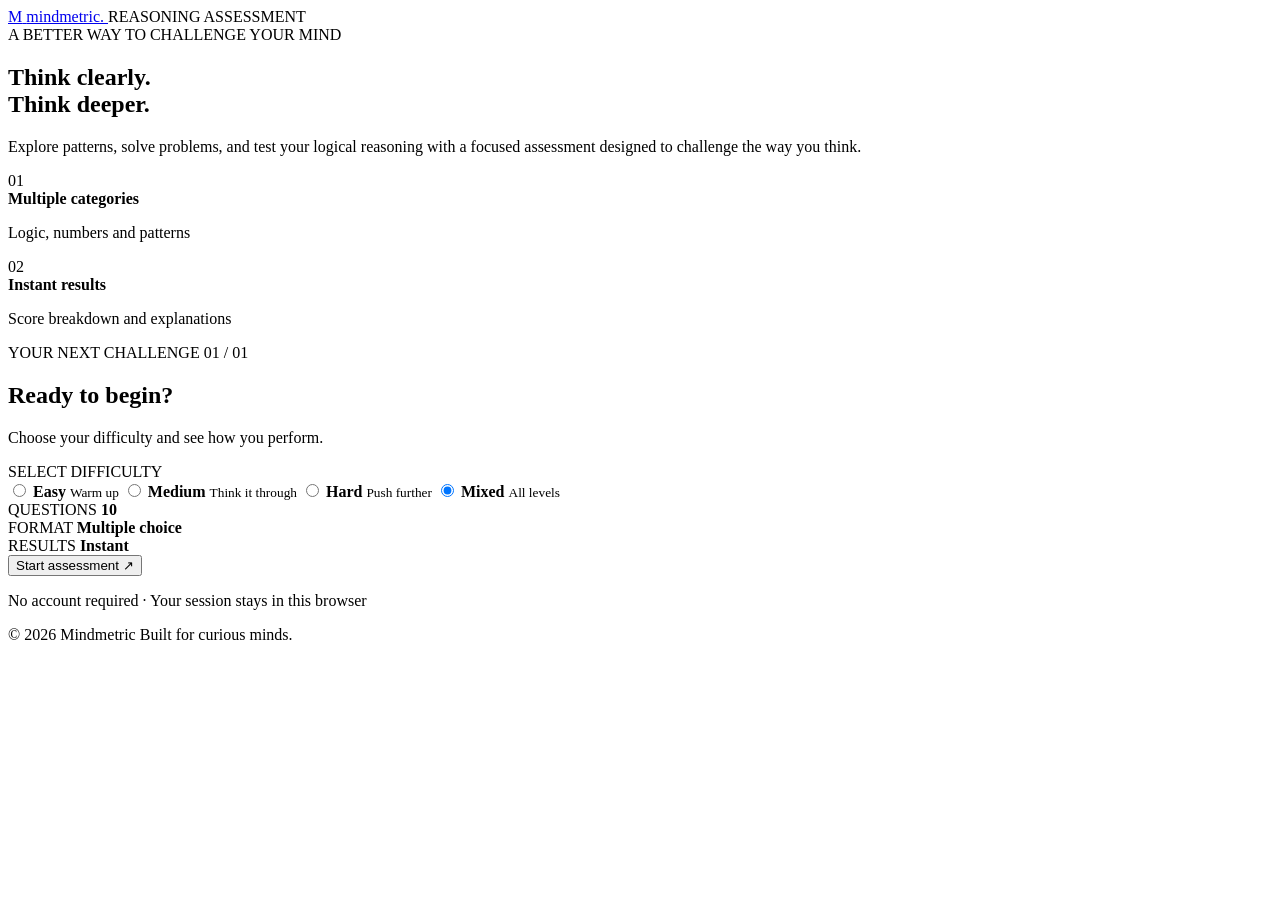
==== index.html @ 2c639b5f "Add files via upload" ====
<!DOCTYPE html>
<html lang="en">
<head>
    <meta charset="UTF-8">
    <meta name="viewport" content="width=device-width, initial-scale=1.0">
    <title>Mindmetric — Reasoning Assessment</title>
    <meta name="description" content="Challenge your reasoning skills with a structured reasoning assessment.">
    <link rel="stylesheet" href="{{ url_for('static', filename='style.css') }}">
</head>
<body>
    <header class="navbar">
        <a href="/" class="brand">
            <span class="brand-mark">M</span>
            <span>mindmetric<span class="brand-period">.</span></span>
        </a>
        <span class="nav-label">REASONING ASSESSMENT</span>
    </header>

    <main class="hero">
        <section class="hero-copy">
            <div class="eyebrow">
                <span class="status-dot"></span>
                A BETTER WAY TO CHALLENGE YOUR MIND
            </div>

            <h1>Think clearly.<br>Think <span>deeper.</span></h1>

            <p class="hero-description">
                Explore patterns, solve problems, and test your logical
                reasoning with a focused assessment designed to challenge
                the way you think.
            </p>

            <div class="feature-row">
                <div class="feature">
                    <span class="feature-icon">01</span>
                    <div>
                        <strong>Multiple categories</strong>
                        <p>Logic, numbers and patterns</p>
                    </div>
                </div>
                <div class="feature">
                    <span class="feature-icon">02</span>
                    <div>
                        <strong>Instant results</strong>
                        <p>Score breakdown and explanations</p>
                    </div>
                </div>
            </div>
        </section>

        <section class="start-card">
            <div class="card-topline">
                <span class="card-kicker">YOUR NEXT CHALLENGE</span>
                <span class="card-index">01 / 01</span>
            </div>

            <h2>Ready to begin?</h2>
            <p class="card-description">
                Choose your difficulty and see how you perform.
            </p>

            <form action="/start" method="POST">
                <label for="difficulty">SELECT DIFFICULTY</label>

                <div class="difficulty-options">
                    <label class="difficulty-option">
                        <input type="radio" name="difficulty" value="Easy">
                        <span class="option-content">
                            <strong>Easy</strong>
                            <small>Warm up</small>
                        </span>
                    </label>

                    <label class="difficulty-option">
                        <input type="radio" name="difficulty" value="Medium">
                        <span class="option-content">
                            <strong>Medium</strong>
                            <small>Think it through</small>
                        </span>
                    </label>

                    <label class="difficulty-option">
                        <input type="radio" name="difficulty" value="Hard">
                        <span class="option-content">
                            <strong>Hard</strong>
                            <small>Push further</small>
                        </span>
                    </label>

                    <label class="difficulty-option">
                        <input type="radio" name="difficulty" value="Mixed" checked>
                        <span class="option-content">
                            <strong>Mixed</strong>
                            <small>All levels</small>
                        </span>
                    </label>
                </div>

                <div class="test-details">
                    <div>
                        <span class="detail-label">QUESTIONS</span>
                        <strong>10</strong>
                    </div>
                    <div>
                        <span class="detail-label">FORMAT</span>
                        <strong>Multiple choice</strong>
                    </div>
                    <div>
                        <span class="detail-label">RESULTS</span>
                        <strong>Instant</strong>
                    </div>
                </div>

                <button type="submit" class="start-button">
                    Start assessment <span aria-hidden="true">↗</span>
                </button>
            </form>

            <p class="privacy-note">
                No account required · Your session stays in this browser
            </p>
        </section>
    </main>

    <footer class="site-footer">
        <span>© 2026 Mindmetric</span>
        <span>Built for curious minds.</span>
    </footer>
</body>
</html>
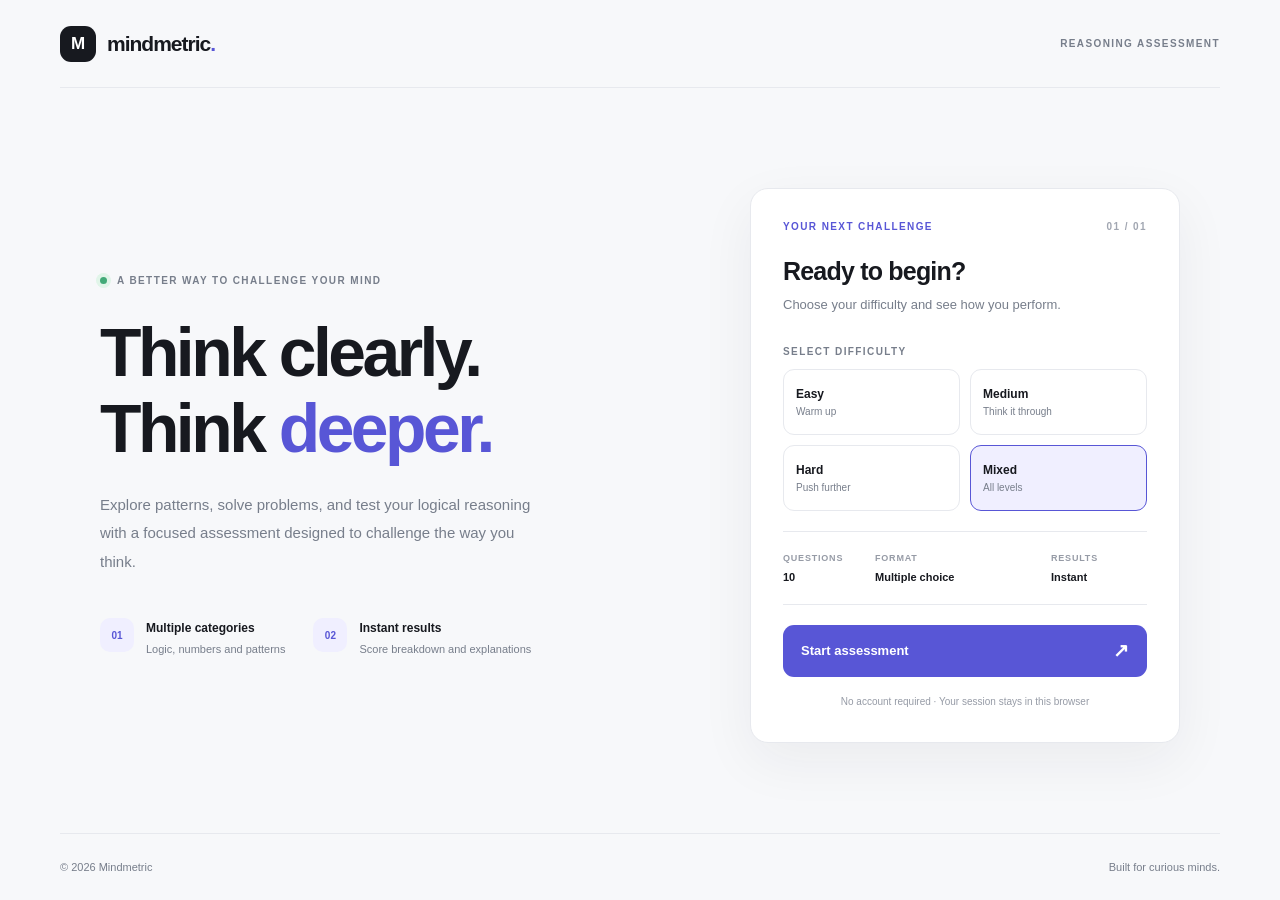
==== commit 3d275c9c: "Add files via upload" ====
--- a/index.html
+++ b/index.html
@@ -5,7 +5,7 @@
     <meta name="viewport" content="width=device-width, initial-scale=1.0">
     <title>Mindmetric — Reasoning Assessment</title>
     <meta name="description" content="Challenge your reasoning skills with a structured reasoning assessment.">
-    <link rel="stylesheet" href="{{ url_for('static', filename='style.css') }}">
+    <link rel="stylesheet" href="style.css">
 </head>
 <body>
     <header class="navbar">
--- a/style.css
+++ b/style.css
@@ -0,0 +1,988 @@
+@import url('https://fonts.googleapis.com/css2?family=DM+Sans:wght@400;500;600;700&family=Manrope:wght@400;500;600;700;800&display=swap');
+
+:root {
+    --background: #f7f8fa;
+    --surface: #ffffff;
+    --text: #17191f;
+    --muted: #777e8b;
+    --border: #e7e9ee;
+    --accent: #5856d6;
+    --accent-hover: #4543bd;
+    --accent-soft: #f0efff;
+    --success: #23845b;
+    --radius: 18px;
+    --shadow: 0 18px 55px rgba(26, 32, 54, 0.06);
+}
+
+* {
+    box-sizing: border-box;
+    margin: 0;
+    padding: 0;
+}
+
+html {
+    scroll-behavior: smooth;
+}
+
+body {
+    min-height: 100vh;
+    background: var(--background);
+    color: var(--text);
+    font-family: 'DM Sans', sans-serif;
+    -webkit-font-smoothing: antialiased;
+}
+
+a {
+    color: inherit;
+    text-decoration: none;
+}
+
+button,
+input {
+    font: inherit;
+}
+
+.navbar {
+    width: min(1160px, calc(100% - 64px));
+    height: 88px;
+    margin: 0 auto;
+    display: flex;
+    align-items: center;
+    justify-content: space-between;
+    border-bottom: 1px solid var(--border);
+}
+
+.brand {
+    display: inline-flex;
+    align-items: center;
+    gap: 11px;
+    font-family: 'Manrope', sans-serif;
+    font-size: 21px;
+    font-weight: 800;
+    letter-spacing: -1px;
+}
+
+.brand-mark {
+    width: 36px;
+    height: 36px;
+    display: grid;
+    place-items: center;
+    background: var(--text);
+    color: white;
+    border-radius: 11px;
+    font-size: 17px;
+    letter-spacing: 0;
+}
+
+.brand-period {
+    color: var(--accent);
+}
+
+.nav-label,
+.card-kicker,
+.card-index,
+.eyebrow,
+.start-card form > label,
+.detail-label {
+    font-size: 10px;
+    font-weight: 700;
+    letter-spacing: 1.4px;
+}
+
+.nav-label {
+    color: var(--muted);
+}
+
+.hero {
+    width: min(1080px, calc(100% - 64px));
+    min-height: calc(100vh - 155px);
+    margin: 0 auto;
+    padding: 70px 0 60px;
+    display: grid;
+    grid-template-columns: 1fr 430px;
+    align-items: center;
+    gap: 90px;
+}
+
+.eyebrow {
+    display: flex;
+    align-items: center;
+    gap: 10px;
+    color: var(--muted);
+    line-height: 1.7;
+}
+
+.status-dot {
+    width: 7px;
+    height: 7px;
+    border-radius: 50%;
+    background: #43aa78;
+    box-shadow: 0 0 0 4px #e1f5e9;
+}
+
+.hero h1 {
+    margin-top: 26px;
+    font-family: 'Manrope', sans-serif;
+    font-size: clamp(43px, 5.3vw, 68px);
+    font-weight: 800;
+    line-height: 1.12;
+    letter-spacing: -3.5px;
+}
+
+.hero h1 span {
+    color: var(--accent);
+}
+
+.hero-description {
+    max-width: 440px;
+    margin-top: 24px;
+    color: var(--muted);
+    font-size: 15px;
+    line-height: 1.9;
+}
+
+.feature-row {
+    display: flex;
+    flex-wrap: wrap;
+    gap: 28px;
+    margin-top: 42px;
+}
+
+.feature {
+    display: flex;
+    align-items: flex-start;
+    gap: 12px;
+}
+
+.feature-icon {
+    width: 34px;
+    height: 34px;
+    display: grid;
+    place-items: center;
+    flex-shrink: 0;
+    background: var(--accent-soft);
+    color: var(--accent);
+    border-radius: 10px;
+    font-size: 10px;
+    font-weight: 700;
+}
+
+.feature strong {
+    font-size: 12px;
+    font-weight: 700;
+}
+
+.feature p {
+    margin-top: 5px;
+    color: var(--muted);
+    font-size: 11px;
+    line-height: 1.6;
+}
+
+.start-card {
+    padding: 32px;
+    background: var(--surface);
+    border: 1px solid var(--border);
+    border-radius: var(--radius);
+    box-shadow: var(--shadow);
+}
+
+.card-topline {
+    display: flex;
+    align-items: center;
+    justify-content: space-between;
+}
+
+.card-kicker {
+    color: var(--accent);
+}
+
+.card-index {
+    color: #a1a6b1;
+}
+
+.start-card h2 {
+    margin-top: 25px;
+    font-family: 'Manrope', sans-serif;
+    font-size: 25px;
+    font-weight: 800;
+    letter-spacing: -0.8px;
+}
+
+.card-description {
+    margin-top: 8px;
+    color: var(--muted);
+    font-size: 13px;
+    line-height: 1.7;
+}
+
+.start-card form {
+    margin-top: 29px;
+}
+
+.start-card form > label {
+    display: block;
+    margin-bottom: 12px;
+    color: var(--muted);
+}
+
+.difficulty-options {
+    display: grid;
+    grid-template-columns: 1fr 1fr;
+    gap: 10px;
+}
+
+.difficulty-option {
+    position: relative;
+    cursor: pointer;
+}
+
+.difficulty-option input {
+    position: absolute;
+    opacity: 0;
+    pointer-events: none;
+}
+
+.option-content {
+    min-height: 66px;
+    padding: 12px;
+    display: flex;
+    flex-direction: column;
+    justify-content: center;
+    gap: 5px;
+    background: #fff;
+    border: 1px solid var(--border);
+    border-radius: 11px;
+    transition: border-color 0.2s, background 0.2s;
+}
+
+.option-content strong {
+    font-size: 12px;
+}
+
+.option-content small {
+    color: var(--muted);
+    font-size: 10px;
+}
+
+.difficulty-option input:checked + .option-content {
+    background: var(--accent-soft);
+    border-color: var(--accent);
+}
+
+.difficulty-option input:focus-visible + .option-content {
+    outline: 3px solid #b9b7ff;
+    outline-offset: 3px;
+}
+
+.test-details {
+    display: grid;
+    grid-template-columns: 0.7fr 1.4fr 0.8fr;
+    gap: 8px;
+    padding: 21px 0;
+    margin-top: 20px;
+    border-bottom: 1px solid var(--border);
+    border-top: 1px solid var(--border);
+}
+
+.test-details > div {
+    display: flex;
+    flex-direction: column;
+    gap: 8px;
+}
+
+.detail-label {
+    color: #969ba6;
+    font-size: 9px;
+    letter-spacing: 0.8px;
+}
+
+.test-details strong {
+    font-size: 11px;
+}
+
+.start-button {
+    width: 100%;
+    min-height: 52px;
+    margin-top: 20px;
+    padding: 0 18px;
+    display: flex;
+    align-items: center;
+    justify-content: space-between;
+    color: white;
+    background: var(--accent);
+    border: none;
+    border-radius: 11px;
+    cursor: pointer;
+    font-size: 13px;
+    font-weight: 700;
+    transition: background 0.2s, transform 0.2s;
+}
+
+.start-button:hover {
+    background: var(--accent-hover);
+    transform: translateY(-1px);
+}
+
+.start-button:focus-visible {
+    outline: 3px solid #b9b7ff;
+    outline-offset: 3px;
+}
+
+.start-button span {
+    font-size: 19px;
+}
+
+.privacy-note {
+    margin-top: 17px;
+    color: #969ba6;
+    text-align: center;
+    font-size: 10px;
+    line-height: 1.6;
+}
+
+.site-footer {
+    width: min(1160px, calc(100% - 64px));
+    min-height: 67px;
+    margin: 0 auto;
+    display: flex;
+    align-items: center;
+    justify-content: space-between;
+    border-top: 1px solid var(--border);
+    color: var(--muted);
+    font-size: 11px;
+}
+
+@media (max-width: 900px) {
+    .hero {
+        grid-template-columns: 1fr 390px;
+        gap: 35px;
+    }
+
+    .hero h1 {
+        font-size: 49px;
+        letter-spacing: -2.5px;
+    }
+
+    .feature-row {
+        flex-direction: column;
+        gap: 18px;
+    }
+}
+
+@media (max-width: 700px) {
+    .navbar,
+    .site-footer {
+        width: calc(100% - 36px);
+    }
+
+    .navbar {
+        height: 72px;
+    }
+
+    .nav-label {
+        font-size: 8px;
+        letter-spacing: 0.8px;
+    }
+
+    .hero {
+        width: calc(100% - 36px);
+        padding: 48px 0;
+        grid-template-columns: 1fr;
+        gap: 36px;
+    }
+
+    .hero h1 {
+        font-size: clamp(43px, 12vw, 62px);
+    }
+
+    .hero-description {
+        font-size: 14px;
+    }
+
+    .feature-row {
+        flex-direction: row;
+        flex-wrap: wrap;
+    }
+
+    .start-card {
+        padding: 25px 20px;
+    }
+
+    .site-footer {
+        min-height: 60px;
+        gap: 12px;
+        font-size: 10px;
+    }
+}
+
+@media (prefers-reduced-motion: reduce) {
+    *,
+    *::before,
+    *::after {
+        scroll-behavior: auto !important;
+        transition-duration: 0.01ms !important;
+    }
+}
+
+/* QUIZ PAGE */
+
+.quiz-container,
+.results-container {
+    width: min(850px, calc(100% - 40px));
+    margin: 0 auto;
+    padding: 55px 0 75px;
+}
+
+.quiz-heading h1,
+.results-hero h1 {
+    margin-top: 22px;
+    font-family: 'Manrope', sans-serif;
+    font-size: clamp(38px, 6vw, 55px);
+    font-weight: 800;
+    line-height: 1.15;
+    letter-spacing: -2px;
+}
+
+.quiz-heading h1 span,
+.results-hero h1 span {
+    color: var(--accent);
+}
+
+.quiz-heading > p,
+.results-hero > p {
+    margin-top: 15px;
+    color: var(--muted);
+    font-size: 14px;
+    line-height: 1.8;
+}
+
+.progress-panel {
+    margin: 32px 0 22px;
+    padding: 19px 22px;
+    background: white;
+    border: 1px solid var(--border);
+    border-radius: 14px;
+}
+
+.progress-copy,
+.stat-label-row {
+    display: flex;
+    justify-content: space-between;
+    align-items: center;
+    gap: 12px;
+}
+
+.progress-copy span {
+    color: var(--muted);
+    font-size: 10px;
+    font-weight: 700;
+    letter-spacing: 1px;
+}
+
+.progress-copy strong {
+    font-size: 12px;
+}
+
+.progress-track,
+.stat-track {
+    height: 6px;
+    overflow: hidden;
+    background: #ececf2;
+    border-radius: 99px;
+}
+
+.progress-track {
+    margin-top: 14px;
+}
+
+.progress-fill,
+.stat-fill {
+    height: 100%;
+    width: 0;
+    background: var(--accent);
+    border-radius: inherit;
+    transition: width 0.25s ease;
+}
+
+.question-card,
+.review-card {
+    margin-top: 16px;
+    padding: 25px;
+    background: white;
+    border: 1px solid var(--border);
+    border-radius: 15px;
+}
+
+.question-topline,
+.review-topline {
+    display: flex;
+    align-items: center;
+    justify-content: space-between;
+    gap: 12px;
+}
+
+.question-number {
+    color: var(--muted);
+    font-size: 10px;
+    font-weight: 700;
+    letter-spacing: 1px;
+}
+
+.difficulty-tag,
+.review-status {
+    padding: 6px 9px;
+    border-radius: 7px;
+    font-size: 10px;
+    font-weight: 700;
+}
+
+.difficulty-easy {
+    background: #e9f7ef;
+    color: #23845b;
+}
+
+.difficulty-medium {
+    background: #fff4dc;
+    color: #996b12;
+}
+
+.difficulty-hard {
+    background: #ffebeb;
+    color: #bd4545;
+}
+
+.question-card h2 {
+    margin-top: 22px;
+    font-family: 'Manrope', sans-serif;
+    font-size: 19px;
+    line-height: 1.6;
+    letter-spacing: -0.4px;
+}
+
+.question-category {
+    margin-top: 7px;
+    color: var(--muted);
+    font-size: 11px;
+}
+
+.answer-options {
+    display: grid;
+    grid-template-columns: 1fr 1fr;
+    gap: 10px;
+    margin-top: 22px;
+}
+
+.answer-option {
+    display: flex;
+    align-items: center;
+    gap: 11px;
+    min-height: 52px;
+    padding: 10px 12px;
+    border: 1px solid var(--border);
+    border-radius: 10px;
+    cursor: pointer;
+    transition: border-color 0.15s, background 0.15s;
+}
+
+.answer-option:hover {
+    border-color: #b9b7ff;
+}
+
+.answer-option input {
+    position: absolute;
+    opacity: 0;
+    pointer-events: none;
+}
+
+.answer-letter {
+    width: 27px;
+    height: 27px;
+    flex-shrink: 0;
+    display: grid;
+    place-items: center;
+    background: #f3f4f7;
+    color: #666d7b;
+    border-radius: 7px;
+    font-size: 11px;
+    font-weight: 700;
+}
+
+.answer-text {
+    flex: 1;
+    overflow-wrap: anywhere;
+    font-size: 12px;
+    line-height: 1.5;
+}
+
+.answer-check {
+    display: none;
+    color: var(--accent);
+    font-weight: 700;
+}
+
+.answer-option input:checked + .answer-letter {
+    background: var(--accent);
+    color: white;
+}
+
+.answer-option input:checked ~ .answer-check {
+    display: inline;
+}
+
+.answer-option:has(input:checked) {
+    background: var(--accent-soft);
+    border-color: var(--accent);
+}
+
+.answer-option input:focus-visible + .answer-letter {
+    outline: 2px solid var(--accent);
+    outline-offset: 3px;
+}
+
+.submit-panel {
+    margin-top: 24px;
+    padding: 23px;
+    display: flex;
+    align-items: center;
+    justify-content: space-between;
+    gap: 20px;
+    background: white;
+    border: 1px solid var(--border);
+    border-radius: 14px;
+}
+
+.submit-panel p {
+    color: var(--muted);
+    font-size: 12px;
+    line-height: 1.7;
+}
+
+.submit-button {
+    width: auto;
+    min-width: 220px;
+    margin-top: 0;
+    gap: 20px;
+}
+
+.submit-button:disabled {
+    opacity: 0.65;
+    cursor: wait;
+}
+
+/* RESULTS PAGE */
+
+.results-hero {
+    padding-bottom: 30px;
+}
+
+.score-grid {
+    display: grid;
+    grid-template-columns: repeat(3, minmax(0, 1fr));
+    gap: 14px;
+}
+
+.score-card {
+    min-width: 0;
+    padding: 23px 19px;
+    background: white;
+    border: 1px solid var(--border);
+    border-radius: 14px;
+}
+
+.score-primary {
+    background: var(--accent-soft);
+    border-color: #dedcff;
+}
+
+.score-label,
+.section-kicker {
+    color: var(--muted);
+    font-size: 9px;
+    font-weight: 700;
+    letter-spacing: 1px;
+}
+
+.score-primary .score-label {
+    color: var(--accent);
+}
+
+.score-number {
+    margin-top: 20px;
+    font-family: 'Manrope', sans-serif;
+    font-size: clamp(29px, 4vw, 43px);
+    font-weight: 800;
+    letter-spacing: -2px;
+}
+
+.score-number span {
+    margin-left: 2px;
+    color: var(--muted);
+    font-size: 17px;
+    letter-spacing: 0;
+}
+
+.score-card > p {
+    margin-top: 10px;
+    color: var(--muted);
+    font-size: 11px;
+    line-height: 1.7;
+}
+
+.breakdown-section,
+.review-section {
+    margin-top: 46px;
+}
+
+.section-heading {
+    display: flex;
+    justify-content: space-between;
+    align-items: center;
+    margin-bottom: 20px;
+}
+
+.section-heading h2 {
+    margin-top: 8px;
+    font-family: 'Manrope', sans-serif;
+    font-size: 25px;
+    letter-spacing: -0.8px;
+}
+
+.section-heading p {
+    margin-top: 8px;
+    color: var(--muted);
+    font-size: 12px;
+    line-height: 1.7;
+}
+
+.breakdown-grid {
+    display: grid;
+    grid-template-columns: 1fr 1fr;
+    gap: 15px;
+}
+
+.breakdown-card {
+    padding: 23px;
+    background: white;
+    border: 1px solid var(--border);
+    border-radius: 14px;
+}
+
+.breakdown-card h3 {
+    margin-bottom: 24px;
+    font-family: 'Manrope', sans-serif;
+    font-size: 15px;
+}
+
+.stat-row + .stat-row {
+    margin-top: 20px;
+}
+
+.stat-label-row {
+    margin-bottom: 9px;
+    font-size: 11px;
+}
+
+.stat-label-row span {
+    color: var(--muted);
+}
+
+.stat-label-row strong {
+    font-size: 11px;
+}
+
+.stat-track {
+    height: 5px;
+}
+
+.stat-fill {
+    background: var(--accent);
+}
+
+.review-card {
+    padding: 23px;
+}
+
+.review-card h3 {
+    margin-top: 20px;
+    font-family: 'Manrope', sans-serif;
+    font-size: 15px;
+    line-height: 1.7;
+}
+
+.correct-status {
+    background: #e9f7ef;
+    color: #23845b;
+}
+
+.incorrect-status {
+    background: #ffebeb;
+    color: #bd4545;
+}
+
+.review-answer {
+    margin-top: 17px;
+    display: flex;
+    flex-wrap: wrap;
+    justify-content: space-between;
+    gap: 8px 18px;
+}
+
+.review-answer-label {
+    color: var(--muted);
+    font-size: 9px;
+    font-weight: 700;
+    letter-spacing: 0.8px;
+}
+
+.review-answer strong {
+    font-size: 12px;
+    overflow-wrap: anywhere;
+}
+
+.answer-good {
+    color: var(--success);
+}
+
+.answer-bad {
+    color: #bd4545;
+}
+
+.explanation {
+    margin-top: 20px;
+    padding: 15px;
+    background: #f7f8fa;
+    border-radius: 9px;
+}
+
+.explanation strong {
+    font-size: 11px;
+}
+
+.explanation p {
+    margin-top: 7px;
+    color: var(--muted);
+    font-size: 12px;
+    line-height: 1.8;
+}
+
+.results-actions {
+    margin-top: 30px;
+    text-align: center;
+}
+
+.retry-button {
+    width: min(100%, 300px);
+    margin: 0 auto;
+}
+
+.results-actions > p {
+    margin-top: 16px;
+    color: var(--muted);
+    font-size: 10px;
+    line-height: 1.7;
+}
+
+@media (max-width: 600px) {
+    .quiz-container,
+    .results-container {
+        width: calc(100% - 28px);
+        padding-top: 35px;
+    }
+
+    .answer-options,
+    .breakdown-grid {
+        grid-template-columns: 1fr;
+    }
+
+    .question-card,
+    .review-card {
+        padding: 19px;
+    }
+
+    .score-grid {
+        grid-template-columns: 1fr;
+    }
+
+    .score-card {
+        padding: 19px;
+    }
+
+    .score-number {
+        margin-top: 12px;
+    }
+
+    .submit-panel {
+        align-items: stretch;
+        flex-direction: column;
+    }
+
+    .submit-button {
+        width: 100%;
+        min-width: 0;
+    }
+
+    .section-heading h2 {
+        font-size: 22px;
+    }
+}
+
+/* IQ-STYLE ESTIMATE */
+
+.iq-estimate-card {
+    display: flex;
+    align-items: center;
+    justify-content: space-between;
+    gap: 20px;
+    margin: 0 0 18px;
+    padding: 30px;
+    background: var(--accent-soft);
+    border: 1px solid #dedcff;
+    border-radius: 16px;
+}
+
+.iq-estimate-copy h2 {
+    margin-top: 10px;
+    color: var(--accent);
+    font-family: 'Manrope', sans-serif;
+    font-size: 58px;
+    line-height: 1.1;
+    letter-spacing: -2px;
+}
+
+.iq-estimate-copy p {
+    margin-top: 10px;
+    color: var(--muted);
+    font-size: 12px;
+    line-height: 1.7;
+}
+
+.iq-estimate-mark {
+    display: grid;
+    place-items: center;
+    width: 64px;
+    height: 64px;
+    flex-shrink: 0;
+    background: white;
+    color: var(--accent);
+    border: 1px solid #dedcff;
+    border-radius: 18px;
+    font-size: 27px;
+    font-weight: 800;
+}
+
+@media (max-width: 600px) {
+    .iq-estimate-card {
+        padding: 22px;
+    }
+
+    .iq-estimate-copy h2 {
+        font-size: 48px;
+    }
+
+    .iq-estimate-mark {
+        width: 48px;
+        height: 48px;
+        border-radius: 13px;
+    }
+}
